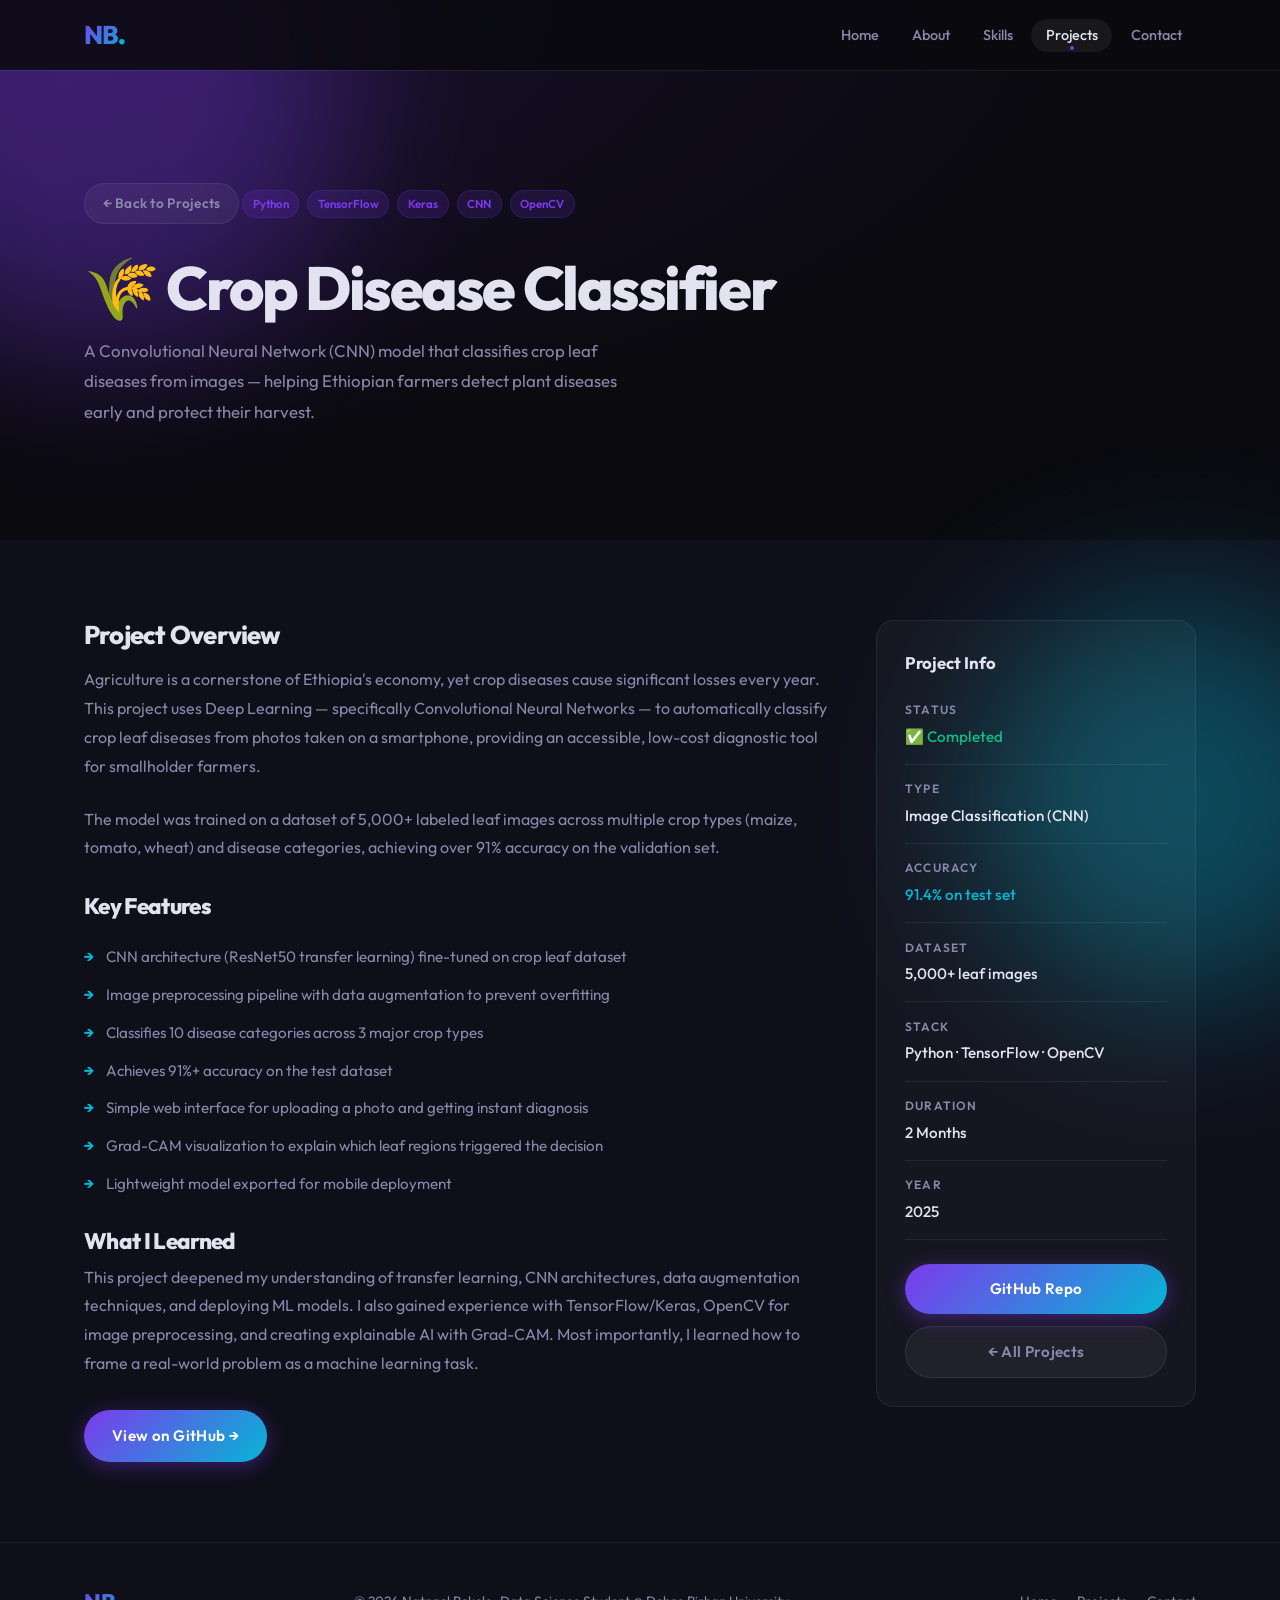
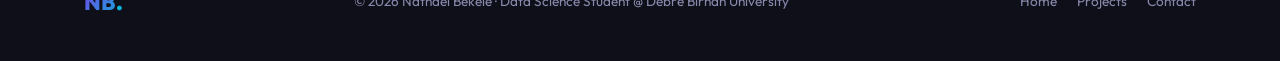
==== project/project1.html @ 0324e8db "Add files via upload" ====
<!DOCTYPE html>
<html lang="en">
<head>
  <meta charset="UTF-8" />
  <meta name="viewport" content="width=device-width, initial-scale=1.0" />
  <meta name="description" content="Crop Disease Classifier – ML Project by Natnael Bekele." />
  <title>Crop Disease Classifier | Natnael Bekele</title>
  <link rel="preconnect" href="https://fonts.googleapis.com" />
  <link rel="preconnect" href="https://fonts.gstatic.com" crossorigin />
  <link href="https://fonts.googleapis.com/css2?family=Outfit:wght@300;400;500;600;700;800&family=Fira+Code:wght@400;500&display=swap" rel="stylesheet" />
  <link rel="stylesheet" href="../style.css" />
</head>
<body>

  <nav class="navbar scrolled" id="navbar">
    <div class="nav-container">
      <a href="../index.html#home" class="nav-logo">NB<span class="dot">.</span></a>
      <ul class="nav-links" id="nav-links">
        <li><a href="../index.html#home"     class="nav-link">Home</a></li>
        <li><a href="../index.html#about"    class="nav-link">About</a></li>
        <li><a href="../index.html#skills"   class="nav-link">Skills</a></li>
        <li><a href="../index.html#projects" class="nav-link active">Projects</a></li>
        <li><a href="../index.html#contact"  class="nav-link">Contact</a></li>
      </ul>
      <button class="hamburger" id="hamburger" aria-label="Toggle menu">
        <span></span><span></span><span></span>
      </button>
    </div>
  </nav>

  <section class="project-page-hero">
    <div class="hero-bg">
      <div class="orb orb-1"></div>
      <div class="orb orb-2"></div>
    </div>
    <div class="container" style="position:relative;z-index:1;width:100%;padding-block:4rem">
      <a href="../index.html#projects" class="btn btn-ghost btn-sm" style="margin-bottom:2rem;display:inline-flex">← Back to Projects</a>
      <div class="project-detail-badge">
        <span class="tag">Python</span>
        <span class="tag">TensorFlow</span>
        <span class="tag">Keras</span>
        <span class="tag">CNN</span>
        <span class="tag">OpenCV</span>
      </div>
      <h1 class="hero-name" style="font-size:clamp(2.2rem,5vw,3.8rem)">🌾 Crop Disease Classifier</h1>
      <p style="color:var(--clr-muted);max-width:560px;font-size:1.05rem;line-height:1.8;margin-top:1rem">
        A Convolutional Neural Network (CNN) model that classifies crop leaf diseases
        from images — helping Ethiopian farmers detect plant diseases early and protect their harvest.
      </p>
    </div>
  </section>

  <section class="project-page-content">
    <div class="container">
      <div class="project-page-grid">
        <div>
          <h2 class="section-title" style="font-size:1.6rem;margin-bottom:1rem">Project Overview</h2>
          <p style="color:var(--clr-muted);line-height:1.8;margin-bottom:1.5rem">
            Agriculture is a cornerstone of Ethiopia's economy, yet crop diseases cause
            significant losses every year. This project uses Deep Learning — specifically
            Convolutional Neural Networks — to automatically classify crop leaf diseases
            from photos taken on a smartphone, providing an accessible, low-cost diagnostic tool
            for smallholder farmers.
          </p>
          <p style="color:var(--clr-muted);line-height:1.8">
            The model was trained on a dataset of 5,000+ labeled leaf images across multiple
            crop types (maize, tomato, wheat) and disease categories, achieving over 91% accuracy
            on the validation set.
          </p>

          <h2 class="section-title" style="font-size:1.4rem;margin-block:2rem 0.5rem">Key Features</h2>
          <ul class="feature-list">
            <li>CNN architecture (ResNet50 transfer learning) fine-tuned on crop leaf dataset</li>
            <li>Image preprocessing pipeline with data augmentation to prevent overfitting</li>
            <li>Classifies 10 disease categories across 3 major crop types</li>
            <li>Achieves 91%+ accuracy on the test dataset</li>
            <li>Simple web interface for uploading a photo and getting instant diagnosis</li>
            <li>Grad-CAM visualization to explain which leaf regions triggered the decision</li>
            <li>Lightweight model exported for mobile deployment</li>
          </ul>

          <h2 class="section-title" style="font-size:1.4rem;margin-block:2rem 0.5rem">What I Learned</h2>
          <p style="color:var(--clr-muted);line-height:1.8;margin-bottom:1rem">
            This project deepened my understanding of transfer learning, CNN architectures,
            data augmentation techniques, and deploying ML models. I also gained experience
            with TensorFlow/Keras, OpenCV for image preprocessing, and creating explainable AI
            with Grad-CAM. Most importantly, I learned how to frame a real-world problem as
            a machine learning task.
          </p>

          <div style="display:flex;gap:1rem;margin-top:2rem;flex-wrap:wrap">
            <a href="https://github.com" target="_blank" rel="noopener" class="btn btn-primary">View on GitHub →</a>
            <a href="#" class="btn btn-outline">Live Demo</a>
          </div>
        </div>

        <aside class="project-sidebar-card">
          <h3 style="font-size:1.05rem;font-weight:700;margin-bottom:.5rem">Project Info</h3>
          <div class="sidebar-info-item">
            <span class="sidebar-label">Status</span>
            <span class="sidebar-value" style="color:#10b981">✅ Completed</span>
          </div>
          <div class="sidebar-info-item">
            <span class="sidebar-label">Type</span>
            <span class="sidebar-value">Image Classification (CNN)</span>
          </div>
          <div class="sidebar-info-item">
            <span class="sidebar-label">Accuracy</span>
            <span class="sidebar-value" style="color:var(--clr-accent2)">91.4% on test set</span>
          </div>
          <div class="sidebar-info-item">
            <span class="sidebar-label">Dataset</span>
            <span class="sidebar-value">5,000+ leaf images</span>
          </div>
          <div class="sidebar-info-item">
            <span class="sidebar-label">Stack</span>
            <span class="sidebar-value">Python · TensorFlow · OpenCV</span>
          </div>
          <div class="sidebar-info-item">
            <span class="sidebar-label">Duration</span>
            <span class="sidebar-value">2 Months</span>
          </div>
          <div class="sidebar-info-item">
            <span class="sidebar-label">Year</span>
            <span class="sidebar-value">2025</span>
          </div>
          <div style="margin-top:1.5rem;display:flex;flex-direction:column;gap:.75rem">
            <a href="https://github.com" class="btn btn-primary btn-full">GitHub Repo</a>
            <a href="../index.html#projects" class="btn btn-ghost btn-full">← All Projects</a>
          </div>
        </aside>
      </div>
    </div>
  </section>

  <footer class="footer">
    <div class="container">
      <div class="footer-content">
        <p class="footer-logo">NB<span class="dot">.</span></p>
        <p class="footer-copy">© 2026 Natnael Bekele · Data Science Student @ Debre Birhan University</p>
        <div class="footer-links">
          <a href="../index.html#home">Home</a>
          <a href="../index.html#projects">Projects</a>
          <a href="../index.html#contact">Contact</a>
        </div>
      </div>
    </div>
  </footer>

  <script>
    const hamburger = document.getElementById('hamburger');
    const navLinks  = document.getElementById('nav-links');
    hamburger?.addEventListener('click', () => {
      hamburger.classList.toggle('open');
      navLinks.classList.toggle('open');
    });
  </script>
</body>
</html>
---- style.css ----
/* ============================================================
   PERSONAL PORTFOLIO — style.css
   ============================================================ */

/* 1. CSS Custom Properties */
:root {
  --clr-bg:      #0a0a0f;
  --clr-bg2:     #0f0f1a;
  --clr-surface: #13131f;
  --clr-border:  rgba(255,255,255,0.07);
  --clr-text:    #e2e2f0;
  --clr-muted:   #8888aa;
  --clr-accent1: #7c3aed;
  --clr-accent2: #06b6d4;
  --clr-accent3: #f59e0b;
  --grad-accent: linear-gradient(135deg,#7c3aed,#06b6d4);
  --radius-sm: 10px; --radius-md: 18px; --radius-lg: 28px;
  --shadow-card: 0 8px 40px rgba(0,0,0,.35);
  --shadow-glow: 0 0 30px rgba(124,58,237,.3);
  --transition: .3s cubic-bezier(.4,0,.2,1);
  --max-width: 1160px;
  --nav-h: 70px;
}

/* 2. Reset */
*,*::before,*::after{box-sizing:border-box;margin:0;padding:0}
html{scroll-behavior:smooth;scroll-padding-top:var(--nav-h)}
body{font-family:'Outfit',sans-serif;background:var(--clr-bg);color:var(--clr-text);line-height:1.7;overflow-x:hidden}
img{display:block;max-width:100%} a{color:inherit;text-decoration:none} button{cursor:pointer;font-family:inherit} ul{list-style:none}

/* 3. Utility */
.container{max-width:var(--max-width);margin-inline:auto;padding-inline:1.5rem}
.gradient-text{background:var(--grad-accent);-webkit-background-clip:text;-webkit-text-fill-color:transparent;background-clip:text}
.hidden{display:none!important}

/* 4. Buttons */
.btn{display:inline-flex;align-items:center;gap:.5rem;padding:.75rem 1.75rem;border-radius:100px;font-size:.95rem;font-weight:600;transition:var(--transition);border:none;letter-spacing:.02em;white-space:nowrap}
.btn-primary{background:var(--grad-accent);color:#fff;box-shadow:0 4px 20px rgba(124,58,237,.4)}
.btn-primary:hover{transform:translateY(-2px);box-shadow:0 8px 32px rgba(124,58,237,.6)}
.btn-outline{background:transparent;color:var(--clr-text);border:1.5px solid var(--clr-border);backdrop-filter:blur(8px)}
.btn-outline:hover{border-color:var(--clr-accent1);color:var(--clr-accent1);transform:translateY(-2px)}
.btn-ghost{background:rgba(255,255,255,.05);color:var(--clr-muted);border:1.5px solid var(--clr-border)}
.btn-ghost:hover{color:var(--clr-text);background:rgba(255,255,255,.08)}
.btn-sm{padding:.5rem 1.1rem;font-size:.85rem}
.btn-full{width:100%;justify-content:center}

/* 5. Navbar */
.navbar{position:fixed;top:0;left:0;right:0;z-index:1000;height:var(--nav-h);display:flex;align-items:center;transition:background var(--transition),box-shadow var(--transition)}
.navbar.scrolled{background:rgba(10,10,15,.85);backdrop-filter:blur(20px);box-shadow:0 1px 0 var(--clr-border)}
.nav-container{width:100%;max-width:var(--max-width);margin-inline:auto;padding-inline:1.5rem;display:flex;align-items:center;justify-content:space-between}
.nav-logo{font-size:1.6rem;font-weight:800;letter-spacing:-.03em;background:var(--grad-accent);-webkit-background-clip:text;-webkit-text-fill-color:transparent;background-clip:text}
.dot{-webkit-text-fill-color:var(--clr-accent2)}
.nav-links{display:flex;align-items:center;gap:.25rem}
.nav-link{padding:.45rem .9rem;border-radius:100px;font-size:.9rem;font-weight:500;color:var(--clr-muted);transition:var(--transition);position:relative}
.nav-link:hover,.nav-link.active{color:var(--clr-text);background:rgba(255,255,255,.06)}
.nav-link.active::after{content:'';display:block;width:4px;height:4px;border-radius:50%;background:var(--clr-accent1);position:absolute;bottom:2px;left:50%;transform:translateX(-50%)}
.hamburger{display:none;flex-direction:column;gap:5px;background:none;border:none;padding:.5rem}
.hamburger span{display:block;width:24px;height:2px;background:var(--clr-text);border-radius:2px;transition:var(--transition)}
.hamburger.open span:nth-child(1){transform:translateY(7px) rotate(45deg)}
.hamburger.open span:nth-child(2){opacity:0}
.hamburger.open span:nth-child(3){transform:translateY(-7px) rotate(-45deg)}

/* 6. Section Shared */
.section{padding-block:6rem}
.section-header{text-align:center;margin-bottom:3.5rem}
.section-label{display:inline-block;font-size:.8rem;font-weight:600;letter-spacing:.15em;text-transform:uppercase;color:var(--clr-accent2);margin-bottom:.75rem}
.section-title{font-size:clamp(2rem,5vw,3rem);font-weight:800;letter-spacing:-.03em;line-height:1.15}

/* 7. Hero */
.hero{min-height:100vh;display:flex;align-items:center;position:relative;overflow:hidden;background:radial-gradient(ellipse at top left,rgba(124,58,237,.15),transparent 60%),radial-gradient(ellipse at bottom right,rgba(6,182,212,.10),transparent 60%),var(--clr-bg);padding-top:var(--nav-h)}
.hero-bg{position:absolute;inset:0;pointer-events:none}
.orb{position:absolute;border-radius:50%;filter:blur(80px);opacity:.35}
.orb-1{width:500px;height:500px;background:var(--clr-accent1);top:-150px;left:-150px}
.orb-2{width:400px;height:400px;background:var(--clr-accent2);bottom:-100px;right:-100px}
.orb-3{width:300px;height:300px;background:var(--clr-accent3);top:40%;left:40%;opacity:.15}
.hero-content{position:relative;z-index:1;max-width:var(--max-width);margin-inline:auto;padding-inline:1.5rem;display:flex;align-items:center;justify-content:space-between;gap:3rem;width:100%;padding-block:4rem}
.hero-text{flex:1;max-width:580px}
.hero-greeting{font-size:1.1rem;font-weight:500;color:var(--clr-muted);margin-bottom:.75rem;animation:fadeUp .6s .1s both}
.hero-name{font-size:clamp(2.8rem,7vw,5rem);font-weight:800;letter-spacing:-.04em;line-height:1.05;margin-bottom:1rem;animation:fadeUp .6s .2s both}
.hero-title-wrapper{font-size:clamp(1.1rem,2.5vw,1.4rem);font-weight:500;color:var(--clr-muted);margin-bottom:1.5rem;animation:fadeUp .6s .3s both;min-height:2rem}
.hero-title-dynamic{color:var(--clr-accent2);font-family:'Fira Code',monospace}
.cursor-blink{color:var(--clr-accent1);animation:blink 1s step-end infinite}
.hero-description{font-size:1.05rem;color:var(--clr-muted);line-height:1.8;margin-bottom:2rem;max-width:500px;animation:fadeUp .6s .4s both}
.hero-cta{display:flex;gap:1rem;flex-wrap:wrap;margin-bottom:2rem;animation:fadeUp .6s .5s both}
.hero-social{display:flex;gap:.75rem;animation:fadeUp .6s .6s both}
.social-link{display:flex;align-items:center;justify-content:center;width:42px;height:42px;border-radius:50%;background:rgba(255,255,255,.05);border:1.5px solid var(--clr-border);color:var(--clr-muted);transition:var(--transition)}
.social-link svg{width:18px;height:18px}
.social-link:hover{background:var(--clr-accent1);color:#fff;border-color:var(--clr-accent1);transform:translateY(-3px);box-shadow:0 8px 20px rgba(124,58,237,.4)}
.hero-image-wrapper{position:relative;flex-shrink:0;animation:fadeUp .8s .3s both}
.hero-image{width:340px;height:340px;object-fit:cover;border-radius:50%;position:relative;z-index:2;border:3px solid rgba(124,58,237,.5)}
.hero-image-ring{position:absolute;inset:-12px;border-radius:50%;border:2px solid rgba(124,58,237,.5);animation:spin 8s linear infinite}
.ring-2{inset:-24px;border:1px dashed rgba(6,182,212,.3);animation-duration:15s;animation-direction:reverse}
.hero-badge{position:absolute;bottom:10px;right:-10px;display:flex;align-items:center;gap:.5rem;background:rgba(10,10,15,.8);backdrop-filter:blur(12px);border:1.5px solid rgba(16,185,129,.4);border-radius:100px;padding:.4rem .9rem;font-size:.8rem;font-weight:600;color:#10b981;z-index:3}
.badge-dot{width:8px;height:8px;border-radius:50%;background:#10b981;box-shadow:0 0 8px #10b981;animation:pulse 2s ease infinite}
.scroll-indicator{position:absolute;bottom:2rem;left:50%;transform:translateX(-50%);display:flex;flex-direction:column;align-items:center;gap:.4rem;font-size:.75rem;color:var(--clr-muted);letter-spacing:.1em;text-transform:uppercase;animation:fadeUp 1s 1s both}
.scroll-arrow{width:20px;height:20px;border-right:2px solid var(--clr-muted);border-bottom:2px solid var(--clr-muted);transform:rotate(45deg);animation:bounce 1.5s ease infinite}

/* 8. About */
.about-section{background:var(--clr-bg2)}
.about-grid{display:grid;grid-template-columns:repeat(auto-fit,minmax(240px,1fr));gap:1.25rem;margin-bottom:3rem}
.about-card{background:rgba(255,255,255,.03);border:1.5px solid var(--clr-border);border-radius:var(--radius-md);padding:1.75rem;transition:var(--transition);backdrop-filter:blur(8px)}
.about-card:hover{border-color:rgba(124,58,237,.4);transform:translateY(-4px);box-shadow:var(--shadow-card)}
.card-icon{font-size:2rem;margin-bottom:.75rem}
.about-card h3{font-size:1.05rem;font-weight:700;margin-bottom:.6rem}
.about-card p{color:var(--clr-muted);font-size:.95rem}
.about-stats{display:grid;grid-template-columns:repeat(auto-fit,minmax(180px,1fr));gap:1rem}
.stat-item{text-align:center;padding:2rem 1rem;background:rgba(255,255,255,.025);border:1.5px solid var(--clr-border);border-radius:var(--radius-md);transition:var(--transition)}
.stat-item:hover{border-color:var(--clr-accent2)}
.stat-number{display:inline-block;font-size:3rem;font-weight:800;line-height:1;background:var(--grad-accent);-webkit-background-clip:text;-webkit-text-fill-color:transparent;background-clip:text}
.stat-plus{font-size:2rem;font-weight:700;color:var(--clr-accent2)}
.stat-label{display:block;color:var(--clr-muted);font-size:.85rem;margin-top:.4rem}

/* 9. Skills */
.skills-section{background:var(--clr-bg)}
.skills-categories{display:flex;justify-content:center;gap:.5rem;margin-bottom:2.5rem;flex-wrap:wrap}
.skill-tab{padding:.5rem 1.25rem;border-radius:100px;border:1.5px solid var(--clr-border);background:transparent;color:var(--clr-muted);font-size:.9rem;font-weight:600;transition:var(--transition)}
.skill-tab:hover{color:var(--clr-text);border-color:var(--clr-accent1)}
.skill-tab.active{background:var(--grad-accent);border-color:transparent;color:#fff;box-shadow:0 4px 16px rgba(124,58,237,.4)}
.skills-grid{display:grid;grid-template-columns:repeat(auto-fill,minmax(160px,1fr));gap:1rem}
.skill-card{display:flex;flex-direction:column;align-items:center;gap:.6rem;padding:1.5rem 1rem;background:rgba(255,255,255,.03);border:1.5px solid var(--clr-border);border-radius:var(--radius-md);text-align:center;font-size:.9rem;font-weight:600;transition:var(--transition);animation:fadeUp .4s both;cursor:default}
.skill-card:hover{border-color:var(--clr-accent1);transform:translateY(-4px);box-shadow:0 8px 24px rgba(124,58,237,.2)}
.skill-icon{font-size:2rem}
.skill-bar-wrap{height:4px;width:100%;background:rgba(255,255,255,.06);border-radius:2px;overflow:hidden}
.skill-bar{height:100%;border-radius:2px;background:var(--grad-accent);width:0;transition:width 1s ease .2s}

/* 10. Projects */
.projects-section{background:var(--clr-bg2)}
.projects-grid{display:grid;grid-template-columns:repeat(auto-fit,minmax(300px,1fr));gap:1.5rem}
.project-card{background:rgba(255,255,255,.03);border:1.5px solid var(--clr-border);border-radius:var(--radius-lg);padding:2rem;display:flex;flex-direction:column;gap:1rem;transition:var(--transition);position:relative;overflow:hidden}
.project-card:hover{border-color:rgba(124,58,237,.5);transform:translateY(-6px);box-shadow:var(--shadow-card),var(--shadow-glow)}
.project-card-top{display:flex;justify-content:space-between;align-items:flex-start}
.project-number{font-size:.75rem;font-weight:700;color:var(--clr-accent1);letter-spacing:.1em;font-family:'Fira Code',monospace}
.project-tags{display:flex;gap:.4rem;flex-wrap:wrap}
.tag{display:inline-block;padding:.2rem .6rem;border-radius:100px;font-size:.72rem;font-weight:600;background:rgba(124,58,237,.15);color:var(--clr-accent1);border:1px solid rgba(124,58,237,.2)}
.project-icon-wrap{font-size:2.5rem}
.project-title{font-size:1.25rem;font-weight:700}
.project-desc{color:var(--clr-muted);font-size:.92rem;line-height:1.7;flex:1}
.project-card-footer{display:flex;gap:.75rem;flex-wrap:wrap;margin-top:auto}

/* 11. Contact */
.contact-section{background:var(--clr-bg)}
.contact-wrapper{display:grid;grid-template-columns:1fr 1.4fr;gap:4rem;align-items:start}
.contact-info h3{font-size:1.6rem;font-weight:700;margin-bottom:1rem}
.contact-info p{color:var(--clr-muted);line-height:1.8;margin-bottom:2rem}
.contact-details{display:flex;flex-direction:column;gap:1rem}
.contact-detail-item{display:flex;align-items:center;gap:1rem;padding:1rem 1.25rem;background:rgba(255,255,255,.03);border:1.5px solid var(--clr-border);border-radius:var(--radius-sm);transition:var(--transition)}
.contact-detail-item:hover{border-color:var(--clr-accent1)}
.contact-detail-icon{font-size:1.4rem}
.contact-detail-label{display:block;font-size:.72rem;font-weight:600;letter-spacing:.1em;text-transform:uppercase;color:var(--clr-muted);margin-bottom:.1rem}
.contact-detail-value{font-size:.95rem;font-weight:500}
.contact-form{display:flex;flex-direction:column;gap:1.25rem;background:rgba(255,255,255,.025);border:1.5px solid var(--clr-border);border-radius:var(--radius-lg);padding:2.5rem;backdrop-filter:blur(10px)}
.form-group{display:flex;flex-direction:column;gap:.4rem}
.form-group label{font-size:.85rem;font-weight:600;color:var(--clr-muted);letter-spacing:.04em}
.form-group input,.form-group textarea{background:rgba(255,255,255,.04);border:1.5px solid var(--clr-border);border-radius:var(--radius-sm);padding:.75rem 1rem;color:var(--clr-text);font-size:.95rem;font-family:inherit;transition:var(--transition);resize:vertical;outline:none}
.form-group input:focus,.form-group textarea:focus{border-color:var(--clr-accent1);background:rgba(124,58,237,.05);box-shadow:0 0 0 3px rgba(124,58,237,.15)}
.form-group input.error,.form-group textarea.error{border-color:#ef4444}
.form-error{font-size:.8rem;color:#ef4444;margin-top:.1rem}
.form-success{display:flex;align-items:center;gap:.6rem;padding:.9rem 1rem;background:rgba(16,185,129,.1);border:1.5px solid rgba(16,185,129,.3);border-radius:var(--radius-sm);color:#10b981;font-size:.9rem;font-weight:600}

/* 12. Footer */
.footer{background:var(--clr-bg2);border-top:1px solid var(--clr-border);padding-block:2.5rem}
.footer-content{display:flex;align-items:center;justify-content:space-between;flex-wrap:wrap;gap:1rem}
.footer-logo{font-size:1.4rem;font-weight:800;background:var(--grad-accent);-webkit-background-clip:text;-webkit-text-fill-color:transparent;background-clip:text}
.footer-copy{color:var(--clr-muted);font-size:.85rem}
.footer-links{display:flex;gap:1.25rem}
.footer-links a{color:var(--clr-muted);font-size:.85rem;transition:var(--transition)}
.footer-links a:hover{color:var(--clr-accent2)}

/* 13. Back to top */
.back-to-top{position:fixed;bottom:2rem;right:2rem;width:44px;height:44px;border-radius:50%;background:var(--grad-accent);color:#fff;border:none;font-size:1.1rem;display:flex;align-items:center;justify-content:center;opacity:0;pointer-events:none;transition:var(--transition);z-index:999;box-shadow:0 4px 16px rgba(124,58,237,.4)}
.back-to-top.visible{opacity:1;pointer-events:auto}
.back-to-top:hover{transform:translateY(-3px);box-shadow:0 8px 24px rgba(124,58,237,.6)}

/* 14. Scroll reveal */
.reveal{opacity:0;transform:translateY(32px);transition:opacity .65s ease,transform .65s ease}
.reveal.visible{opacity:1;transform:none}

/* 15. Animations */
@keyframes fadeUp{from{opacity:0;transform:translateY(24px)}to{opacity:1;transform:none}}
@keyframes blink{0%,100%{opacity:1}50%{opacity:0}}
@keyframes bounce{0%,100%{transform:rotate(45deg) translateY(0)}50%{transform:rotate(45deg) translateY(6px)}}
@keyframes spin{to{transform:rotate(360deg)}}
@keyframes pulse{0%,100%{box-shadow:0 0 0 0 rgba(16,185,129,.4)}50%{box-shadow:0 0 0 6px rgba(16,185,129,0)}}

/* 16. Project Pages */
.project-page-hero{min-height:60vh;display:flex;align-items:center;background:radial-gradient(ellipse at top left,rgba(124,58,237,.15),transparent 60%),var(--clr-bg);padding-top:var(--nav-h)}
.project-page-content{padding-block:5rem;background:var(--clr-bg2)}
.project-page-grid{display:grid;grid-template-columns:1fr 320px;gap:3rem;align-items:start}
.project-detail-badge{display:inline-flex;gap:.5rem;flex-wrap:wrap;margin-bottom:1.5rem}
.feature-list{list-style:none;display:flex;flex-direction:column;gap:.75rem;margin-block:1.5rem}
.feature-list li{display:flex;gap:.75rem;color:var(--clr-muted);font-size:.95rem}
.feature-list li::before{content:'→';color:var(--clr-accent2);font-weight:700;flex-shrink:0}
.project-sidebar-card{background:rgba(255,255,255,.03);border:1.5px solid var(--clr-border);border-radius:var(--radius-md);padding:1.75rem;position:sticky;top:calc(var(--nav-h) + 1rem)}
.sidebar-info-item{display:flex;flex-direction:column;gap:.2rem;padding-block:.9rem;border-bottom:1px solid var(--clr-border)}
.sidebar-info-item:last-of-type{border-bottom:none}
.sidebar-label{font-size:.75rem;color:var(--clr-muted);text-transform:uppercase;letter-spacing:.1em;font-weight:600}
.sidebar-value{font-size:.95rem;font-weight:500}

/* 17. Responsive */
@media(max-width:900px){
  .hero-content{flex-direction:column-reverse;text-align:center;padding-block:3rem}
  .hero-text{display:flex;flex-direction:column;align-items:center}
  .hero-image{width:260px;height:260px}
  .contact-wrapper{grid-template-columns:1fr}
  .project-page-grid{grid-template-columns:1fr}
  .project-sidebar-card{position:static}
  .footer-content{flex-direction:column;text-align:center;align-items:center}
}
@media(max-width:680px){
  .nav-links{position:fixed;top:var(--nav-h);left:0;right:0;flex-direction:column;background:rgba(10,10,15,.97);backdrop-filter:blur(20px);padding:1.5rem;border-bottom:1px solid var(--clr-border);display:none;gap:.25rem}
  .nav-links.open{display:flex}
  .nav-link{padding:.75rem 1rem;width:100%;border-radius:var(--radius-sm)}
  .hamburger{display:flex}
  .section{padding-block:4rem}
  .contact-form{padding:1.5rem}
  .about-stats{grid-template-columns:repeat(2,1fr)}
}
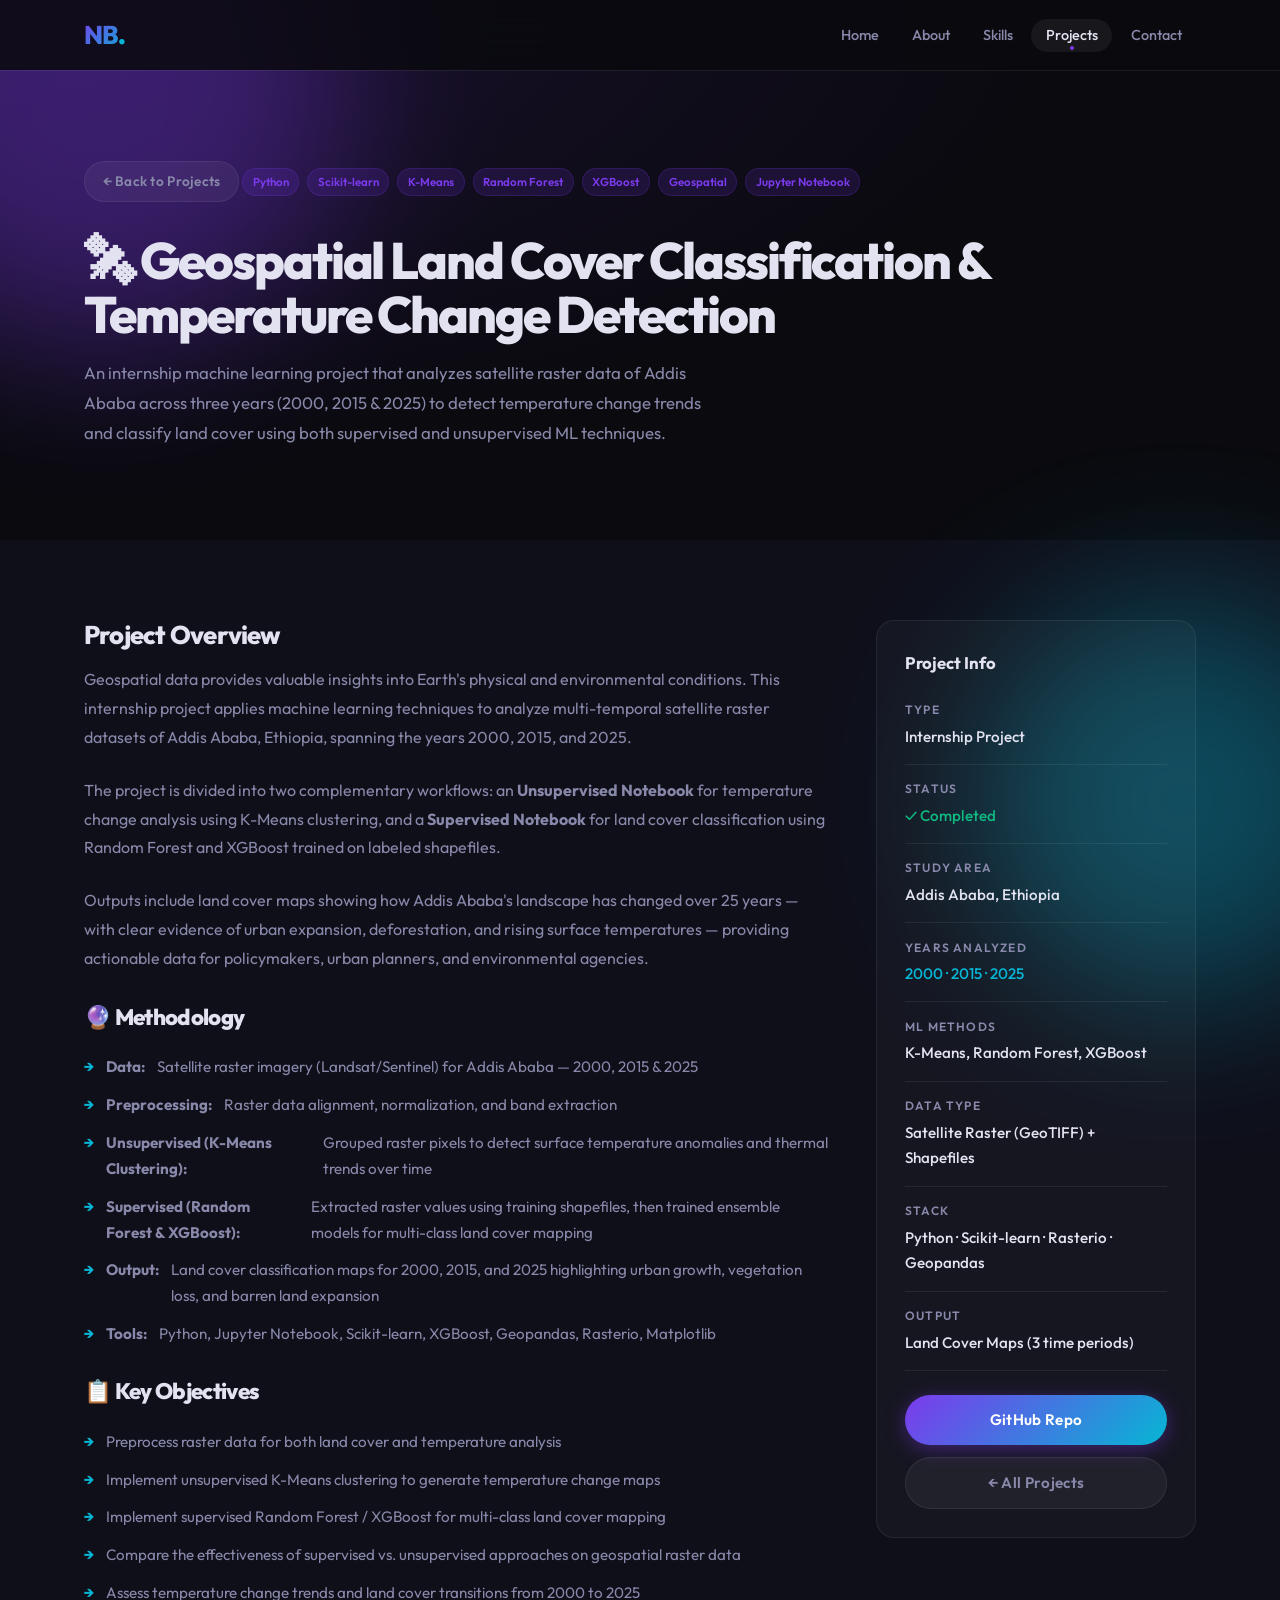
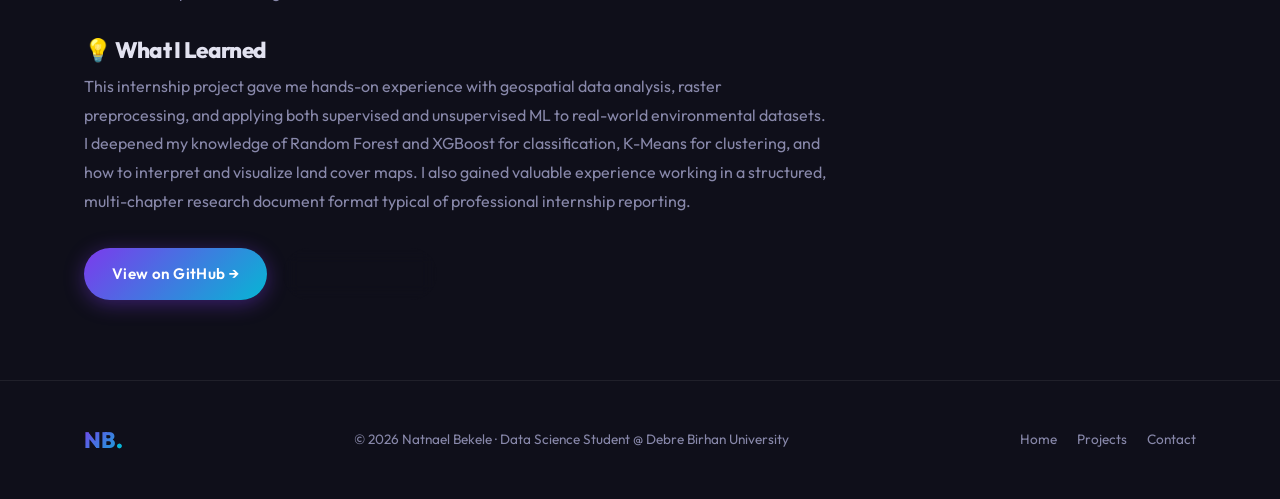
==== commit 95e9cc6d: "Add files via upload" ====
--- a/project/project1.html
+++ b/project/project1.html
@@ -3,8 +3,8 @@
 <head>
   <meta charset="UTF-8" />
   <meta name="viewport" content="width=device-width, initial-scale=1.0" />
-  <meta name="description" content="Crop Disease Classifier – ML Project by Natnael Bekele." />
-  <title>Crop Disease Classifier | Natnael Bekele</title>
+  <meta name="description" content="Geospatial Land Cover Classification & Temperature Change Detection – Internship ML Project by Natnael Bekele." />
+  <title>Geospatial ML Analysis | Natnael Bekele</title>
   <link rel="preconnect" href="https://fonts.googleapis.com" />
   <link rel="preconnect" href="https://fonts.gstatic.com" crossorigin />
   <link href="https://fonts.googleapis.com/css2?family=Outfit:wght@300;400;500;600;700;800&family=Fira+Code:wght@400;500&display=swap" rel="stylesheet" />
@@ -34,18 +34,21 @@
       <div class="orb orb-2"></div>
     </div>
     <div class="container" style="position:relative;z-index:1;width:100%;padding-block:4rem">
-      <a href="../index.html#projects" class="btn btn-ghost btn-sm" style="margin-bottom:2rem;display:inline-flex">← Back to Projects</a>
+      <a href="../index.html#projects" class="btn btn-ghost btn-sm" style="margin-bottom:2rem;display:inline-flex">&#8592; Back to Projects</a>
       <div class="project-detail-badge">
         <span class="tag">Python</span>
-        <span class="tag">TensorFlow</span>
-        <span class="tag">Keras</span>
-        <span class="tag">CNN</span>
-        <span class="tag">OpenCV</span>
+        <span class="tag">Scikit-learn</span>
+        <span class="tag">K-Means</span>
+        <span class="tag">Random Forest</span>
+        <span class="tag">XGBoost</span>
+        <span class="tag">Geospatial</span>
+        <span class="tag">Jupyter Notebook</span>
       </div>
-      <h1 class="hero-name" style="font-size:clamp(2.2rem,5vw,3.8rem)">🌾 Crop Disease Classifier</h1>
-      <p style="color:var(--clr-muted);max-width:560px;font-size:1.05rem;line-height:1.8;margin-top:1rem">
-        A Convolutional Neural Network (CNN) model that classifies crop leaf diseases
-        from images — helping Ethiopian farmers detect plant diseases early and protect their harvest.
+      <h1 class="hero-name" style="font-size:clamp(1.8rem,4.5vw,3.2rem)">&#128752; Geospatial Land Cover Classification &amp; Temperature Change Detection</h1>
+      <p style="color:var(--clr-muted);max-width:620px;font-size:1.05rem;line-height:1.8;margin-top:1rem">
+        An internship machine learning project that analyzes satellite raster data of Addis Ababa
+        across three years (2000, 2015 &amp; 2025) to detect temperature change trends and classify
+        land cover using both supervised and unsupervised ML techniques.
       </p>
     </div>
   </section>
@@ -56,77 +59,96 @@
         <div>
           <h2 class="section-title" style="font-size:1.6rem;margin-bottom:1rem">Project Overview</h2>
           <p style="color:var(--clr-muted);line-height:1.8;margin-bottom:1.5rem">
-            Agriculture is a cornerstone of Ethiopia's economy, yet crop diseases cause
-            significant losses every year. This project uses Deep Learning — specifically
-            Convolutional Neural Networks — to automatically classify crop leaf diseases
-            from photos taken on a smartphone, providing an accessible, low-cost diagnostic tool
-            for smallholder farmers.
+            Geospatial data provides valuable insights into Earth's physical and environmental
+            conditions. This internship project applies machine learning techniques to analyze
+            multi-temporal satellite raster datasets of Addis Ababa, Ethiopia, spanning the years
+            2000, 2015, and 2025.
+          </p>
+          <p style="color:var(--clr-muted);line-height:1.8;margin-bottom:1.5rem">
+            The project is divided into two complementary workflows:
+            an <strong>Unsupervised Notebook</strong> for temperature change analysis
+            using K-Means clustering, and a <strong>Supervised Notebook</strong> for
+            land cover classification using Random Forest and XGBoost trained on labeled shapefiles.
           </p>
           <p style="color:var(--clr-muted);line-height:1.8">
-            The model was trained on a dataset of 5,000+ labeled leaf images across multiple
-            crop types (maize, tomato, wheat) and disease categories, achieving over 91% accuracy
-            on the validation set.
+            Outputs include land cover maps showing how Addis Ababa's landscape has changed over
+            25 years — with clear evidence of urban expansion, deforestation, and rising surface
+            temperatures — providing actionable data for policymakers, urban planners, and
+            environmental agencies.
           </p>
 
-          <h2 class="section-title" style="font-size:1.4rem;margin-block:2rem 0.5rem">Key Features</h2>
+          <h2 class="section-title" style="font-size:1.4rem;margin-block:2rem 0.5rem">&#128302; Methodology</h2>
           <ul class="feature-list">
-            <li>CNN architecture (ResNet50 transfer learning) fine-tuned on crop leaf dataset</li>
-            <li>Image preprocessing pipeline with data augmentation to prevent overfitting</li>
-            <li>Classifies 10 disease categories across 3 major crop types</li>
-            <li>Achieves 91%+ accuracy on the test dataset</li>
-            <li>Simple web interface for uploading a photo and getting instant diagnosis</li>
-            <li>Grad-CAM visualization to explain which leaf regions triggered the decision</li>
-            <li>Lightweight model exported for mobile deployment</li>
+            <li><strong>Data:</strong> Satellite raster imagery (Landsat/Sentinel) for Addis Ababa — 2000, 2015 &amp; 2025</li>
+            <li><strong>Preprocessing:</strong> Raster data alignment, normalization, and band extraction</li>
+            <li><strong>Unsupervised (K-Means Clustering):</strong> Grouped raster pixels to detect surface temperature anomalies and thermal trends over time</li>
+            <li><strong>Supervised (Random Forest &amp; XGBoost):</strong> Extracted raster values using training shapefiles, then trained ensemble models for multi-class land cover mapping</li>
+            <li><strong>Output:</strong> Land cover classification maps for 2000, 2015, and 2025 highlighting urban growth, vegetation loss, and barren land expansion</li>
+            <li><strong>Tools:</strong> Python, Jupyter Notebook, Scikit-learn, XGBoost, Geopandas, Rasterio, Matplotlib</li>
           </ul>
 
-          <h2 class="section-title" style="font-size:1.4rem;margin-block:2rem 0.5rem">What I Learned</h2>
+          <h2 class="section-title" style="font-size:1.4rem;margin-block:2rem 0.5rem">&#128203; Key Objectives</h2>
+          <ul class="feature-list">
+            <li>Preprocess raster data for both land cover and temperature analysis</li>
+            <li>Implement unsupervised K-Means clustering to generate temperature change maps</li>
+            <li>Implement supervised Random Forest / XGBoost for multi-class land cover mapping</li>
+            <li>Compare the effectiveness of supervised vs. unsupervised approaches on geospatial raster data</li>
+            <li>Assess temperature change trends and land cover transitions from 2000 to 2025</li>
+          </ul>
+
+          <h2 class="section-title" style="font-size:1.4rem;margin-block:2rem 0.5rem">&#128161; What I Learned</h2>
           <p style="color:var(--clr-muted);line-height:1.8;margin-bottom:1rem">
-            This project deepened my understanding of transfer learning, CNN architectures,
-            data augmentation techniques, and deploying ML models. I also gained experience
-            with TensorFlow/Keras, OpenCV for image preprocessing, and creating explainable AI
-            with Grad-CAM. Most importantly, I learned how to frame a real-world problem as
-            a machine learning task.
+            This internship project gave me hands-on experience with geospatial data analysis,
+            raster preprocessing, and applying both supervised and unsupervised ML to real-world
+            environmental datasets. I deepened my knowledge of Random Forest and XGBoost for
+            classification, K-Means for clustering, and how to interpret and visualize land cover
+            maps. I also gained valuable experience working in a structured, multi-chapter
+            research document format typical of professional internship reporting.
           </p>
 
           <div style="display:flex;gap:1rem;margin-top:2rem;flex-wrap:wrap">
-            <a href="https://github.com" target="_blank" rel="noopener" class="btn btn-primary">View on GitHub →</a>
-            <a href="#" class="btn btn-outline">Live Demo</a>
+            <a href="https://github.com/natib1621/Geospatial-Land-Cover-Classification-Temperature-Change-Detection" target="_blank" rel="noopener" class="btn btn-primary">View on GitHub &#8594;</a>
+            <a href="../index.html#projects" class="btn btn-outline">&#8592; All Projects</a>
           </div>
         </div>
 
         <aside class="project-sidebar-card">
           <h3 style="font-size:1.05rem;font-weight:700;margin-bottom:.5rem">Project Info</h3>
           <div class="sidebar-info-item">
-            <span class="sidebar-label">Status</span>
-            <span class="sidebar-value" style="color:#10b981">✅ Completed</span>
+            <span class="sidebar-label">Type</span>
+            <span class="sidebar-value">Internship Project</span>
           </div>
           <div class="sidebar-info-item">
-            <span class="sidebar-label">Type</span>
-            <span class="sidebar-value">Image Classification (CNN)</span>
+            <span class="sidebar-label">Status</span>
+            <span class="sidebar-value" style="color:#10b981">&#10003; Completed</span>
           </div>
           <div class="sidebar-info-item">
-            <span class="sidebar-label">Accuracy</span>
-            <span class="sidebar-value" style="color:var(--clr-accent2)">91.4% on test set</span>
+            <span class="sidebar-label">Study Area</span>
+            <span class="sidebar-value">Addis Ababa, Ethiopia</span>
           </div>
           <div class="sidebar-info-item">
-            <span class="sidebar-label">Dataset</span>
-            <span class="sidebar-value">5,000+ leaf images</span>
+            <span class="sidebar-label">Years Analyzed</span>
+            <span class="sidebar-value" style="color:var(--clr-accent2)">2000 &middot; 2015 &middot; 2025</span>
+          </div>
+          <div class="sidebar-info-item">
+            <span class="sidebar-label">ML Methods</span>
+            <span class="sidebar-value">K-Means, Random Forest, XGBoost</span>
+          </div>
+          <div class="sidebar-info-item">
+            <span class="sidebar-label">Data Type</span>
+            <span class="sidebar-value">Satellite Raster (GeoTIFF) + Shapefiles</span>
           </div>
           <div class="sidebar-info-item">
             <span class="sidebar-label">Stack</span>
-            <span class="sidebar-value">Python · TensorFlow · OpenCV</span>
+            <span class="sidebar-value">Python &middot; Scikit-learn &middot; Rasterio &middot; Geopandas</span>
           </div>
           <div class="sidebar-info-item">
-            <span class="sidebar-label">Duration</span>
-            <span class="sidebar-value">2 Months</span>
-          </div>
-          <div class="sidebar-info-item">
-            <span class="sidebar-label">Year</span>
-            <span class="sidebar-value">2025</span>
+            <span class="sidebar-label">Output</span>
+            <span class="sidebar-value">Land Cover Maps (3 time periods)</span>
           </div>
           <div style="margin-top:1.5rem;display:flex;flex-direction:column;gap:.75rem">
-            <a href="https://github.com" class="btn btn-primary btn-full">GitHub Repo</a>
-            <a href="../index.html#projects" class="btn btn-ghost btn-full">← All Projects</a>
+            <a href="https://github.com/natib1621/Geospatial-Land-Cover-Classification-Temperature-Change-Detection" target="_blank" rel="noopener" class="btn btn-primary btn-full">GitHub Repo</a>
+            <a href="../index.html#projects" class="btn btn-ghost btn-full">&#8592; All Projects</a>
           </div>
         </aside>
       </div>
@@ -137,7 +159,7 @@
     <div class="container">
       <div class="footer-content">
         <p class="footer-logo">NB<span class="dot">.</span></p>
-        <p class="footer-copy">© 2026 Natnael Bekele · Data Science Student @ Debre Birhan University</p>
+        <p class="footer-copy">&#169; 2026 Natnael Bekele &middot; Data Science Student @ Debre Birhan University</p>
         <div class="footer-links">
           <a href="../index.html#home">Home</a>
           <a href="../index.html#projects">Projects</a>
